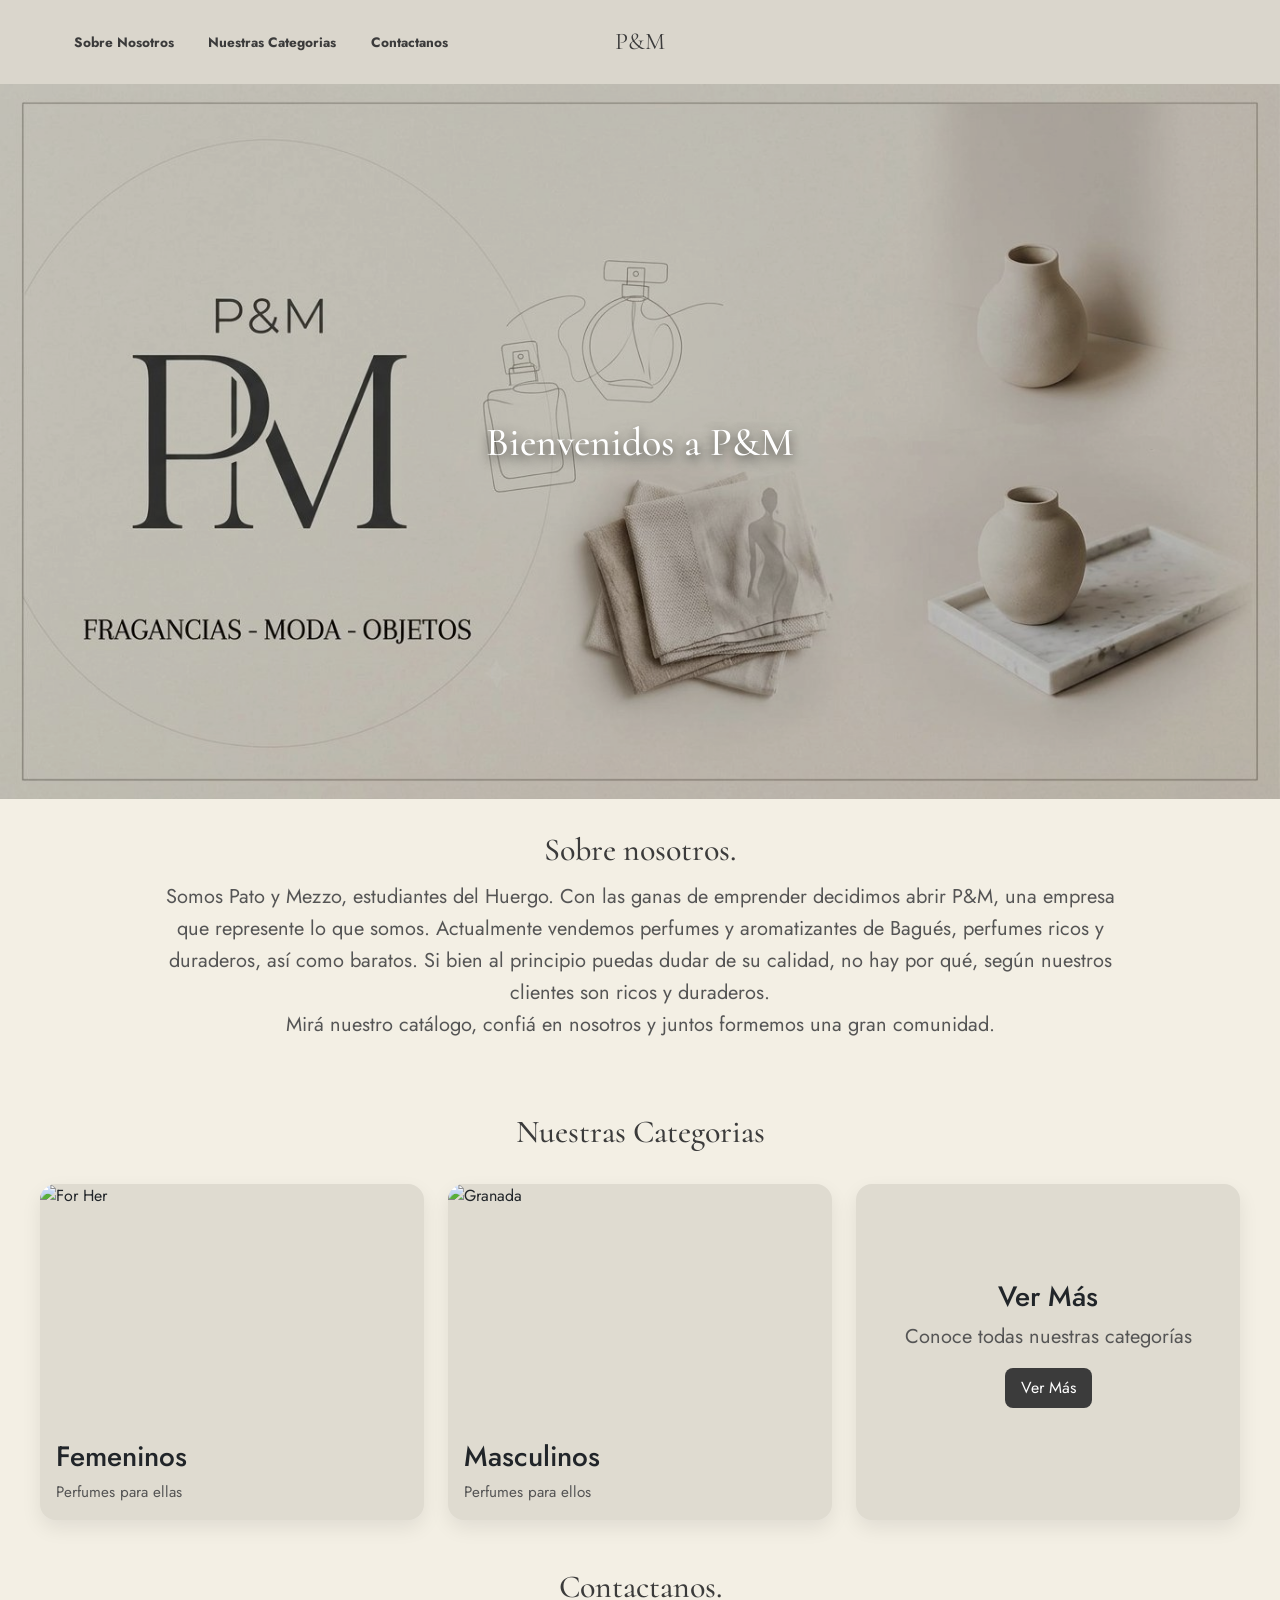
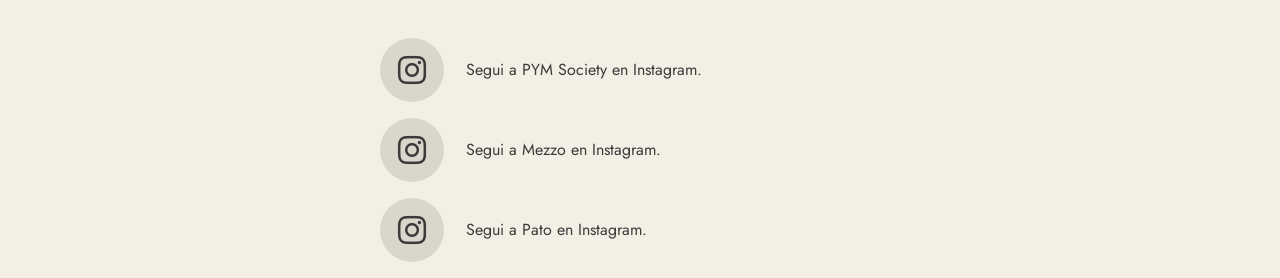
==== index.html @ 2517a652 "Arregle todas las invalidaciones de W3C" ====
<!DOCTYPE html>
<html lang="es">
<head>
    <meta charset="UTF-8">
    <meta name="viewport" content="width=device-width, initial-scale=1.0">
    <meta name="author" content="P&M">
    <link rel="preconnect" href="https://fonts.googleapis.com">
    <link rel="preconnect" href="https://fonts.gstatic.com" crossorigin>
    <link href="https://fonts.googleapis.com/css2?family=Black+Ops+One&family=Cormorant:ital,wght@0,300..700;1,300..700&family=Exo+2:ital,wght@0,100..900;1,100..900&display=swap" rel="stylesheet">
    <link rel="preconnect" href="https://fonts.googleapis.com">
    <link rel="preconnect" href="https://fonts.gstatic.com" crossorigin>
    <link href="https://fonts.googleapis.com/css2?family=Jost:ital,wght@0,100..900;1,100..900&display=swap" rel="stylesheet">
    <link href="https://cdn.jsdelivr.net/npm/bootstrap@5.3.3/dist/css/bootstrap.min.css" rel="stylesheet">
    <link rel="stylesheet" href="https://cdnjs.cloudflare.com/ajax/libs/font-awesome/6.5.2/css/all.min.css">
    <link rel="icon" type="image/x-icon" href="assets/img/empresa/favicon_empresa.ico">
    <link rel="stylesheet" href="assets/style.css">
    <title>P&M</title>
</head>
<body>
    <!--Extraido de Bootstraps, Navbar sin lista-->
    <nav class="navbar navbar-expand-lg barra-navegacion">
        <div class="container-fluid">
            <a class="logo-marca" href="#">P&M</a>
            <button class="navbar-toggler" type="button" data-bs-toggle="collapse" data-bs-target="#navbarNavAltMarkup" aria-controls="navbarNavAltMarkup" aria-expanded="false" aria-label="Toggle navigation">
                <span class="navbar-toggler-icon"></span>
            </button>
            <div class="collapse navbar-collapse justify-content-center" id="navbarNavAltMarkup">
                <div class="navbar-nav">
                    <a class="nav-link" aria-current="page" href="#sobre-nosotros">Sobre Nosotros</a>
                    <a class="nav-link" href="#productos">Nuestras Categorias</a>
                    <a class="nav-link" href="#contactanos">Contactanos</a>
                </div>
            </div>
        </div>
    </nav>
    <!--Fin codigo de Bootstraps-->
    <!--Frase en medio del banner y banner en si-->
    <section class="banner">
        <h1>Bienvenidos a P&M</h1>
        <img src="assets/img/empresa/banner_empresa.jpg" alt="Banner de P&M">
    </section>
    <!--Contenido sobre nosotros-->
    <!--Section sirve para agrupar contenido relacionado con un mismo tema, es una etiqueta semántica-->
    <section class="seccion-sobre-nosotros" id="sobre-nosotros"> <!--Le asignamos la clase y el id para usar en la barra de navegacion-->
        <h2>Sobre nosotros.</h2>
        <p>Somos Pato y Mezzo, estudiantes del Huergo. Con las ganas de emprender decidimos abrir P&M, una empresa que represente lo que somos. Actualmente vendemos perfumes y aromatizantes de Bagués, perfumes ricos y duraderos, así como baratos. Si bien al principio puedas dudar de su calidad, no hay por qué, según nuestros clientes son ricos y duraderos.<br>Mirá nuestro catálogo, confiá en nosotros y juntos formemos una gran comunidad.</p>
    </section>
    <!--Iniciamos otra seccion para un nuevo tema: los productos-->
    <section class="seccion-productos" id="productos">
        <h2>Nuestras Categorias</h2>
            <div class="cuadricula-productos">
                <!--La etiqueta article representa un elemento independiente y reutilizable en la página, si llevas eso a otra pagina funcionaria igual-->
                <article class="tarjeta-producto">
                    <a href="pages/femeninos.html">
                        <img src="assets/ForHer.webp" alt="For Her">
                        <div class="info-producto">
                            <h3>Femeninos</h3>
                            <p>Perfumes para ellas</p>
                        </div>
                    </a>
                </article>
                <article class="tarjeta-producto">
                    <a href="pages/masculinos.html">
                        <img src="assets/Granada.webp" alt="Granada">
                        <div class="info-producto">
                            <h3>Masculinos</h3>
                            <p>Perfumes para ellos</p>
                        </div>
                    </a>
                </article>
                <article class="tarjeta-mas-info">
                    <div class="texto-mas-info">
                        <h3>Ver Más</h3>
                        <p>Conoce todas nuestras categorías</p>
                        <a href="pages/categorias.html" class="boton-mas">Ver Más</a>
                    </div>
                </article>
            </div>
    </section>
    <div class="content-section" id="contactanos">
        <h2>Contactanos.</h2>
        <ul class="redes-sociales">
            <li class="redes-sociales-item">
                <a class="logo-red-social" href="https://www.instagram.com/pym.society/" aria-label="Instagram" target="_blank">
                <i class="fa-brands fa-instagram" aria-hidden="true"></i>
                </a>
                <p>Segui a PYM Society en Instagram.</p>
            </li>
            <li class="redes-sociales-item">
                <a class="logo-red-social" href="https://www.instagram.com/jhmezzo/" aria-label="Instagram" target="_blank">
                <i class="fa-brands fa-instagram" aria-hidden="true"></i>
                </a>
                <p>Segui a Mezzo en Instagram.</p>
            </li>
            <li class="redes-sociales-item">
                <a class="logo-red-social" href="https://www.instagram.com/patootursi/" aria-label="Instagram" target="_blank">
                <i class="fa-brands fa-instagram" aria-hidden="true"></i>
                </a>
                <p>Segui a Pato en Instagram.</p>
            </li>
        </ul> 
        <p></p>
    </div>
    <script src="https://cdn.jsdelivr.net/npm/bootstrap@5.3.3/dist/js/bootstrap.bundle.min.js"></script>
</body>
</html>
---- assets/style.css ----
body {
    background-color: #f3efe4; /*Defino el color de fondo base para todo el body de la pagina*/
    font-family: 'Jost', sans-serif; /*Como letra base va a usar Jost para todo lo que no este definido con su propia fuente*/
}
h1 {
    text-align: center;
    margin-bottom: 2rem; /*Separa las cajas de contenido del titulo*/
    color: #3b3b3b;
    font-family: 'Cormorant', sans-serif;
}
h2 {
    text-align: center;
    margin-bottom: 2rem; /*Separa las cajas de contenido del titulo*/
    color: #3b3b3b;
    font-family: 'Cormorant', sans-serif;
}
/*Agrega un padding al contenerdor de la navbar haciendo que se vea mejor y el texto mas centrado*/
.container-fluid {
    padding: 1rem; /*Crea un espacio de separacion entre el elemento y su propio borde*/
}
/*Barra de navegacion superior */
.barra-navegacion {
    position: sticky; /*Hace que la barra de navegacion se quede fija en la parte superior de la pantalla cuando se hace scroll*/
    top: 0; /*Se usa en conjunto con position: sticky para dejar fija la barra en la parte superior, indica que entre la barra y el contenido no hay espacio*/
    width: 100%; /*Define que la barra ocupe todo el ancho de la pantalla*/
    z-index: 1000; /*Mueve la barra por encima de otros elementos evitando superposicion*/
    background: #dad6cc; /*Cambia el color de fondo de la barra de navegacion para evitar confusiones y que resalte sobre el resto*/
}
/*Logo de la marca, ordena que en el logo de la barra de navegacion tenga estas caracteristicas*/
.barra-navegacion .logo-marca{
    color: #3b3b3b; /*Define el color del texto del logo*/
    font-family: 'Cormorant', sans-serif; /*Se redefine con la caracteristica del cascading la fuente de la letra*/
    font-size: 1.5rem; /*Se define el tamaño de la fuente usando rem para que en todo las pantallas tenga la misma apariencia*/
    text-decoration: none; /*Al ser un link posee texto azul y subrayado, esto lo desactiva*/
    position: relative; /*Se define la posicion relativa para poder usar el transform y centrar el logo en la barra de navegacion*/
    left: 50%; /*Se define su posicion al 50% del ancho de la pantalla desde la izquierda*/
    transform: translateX(-50%); /*Se usa transform ya que al usar de referencia el punto inferior izquierdo causa que se vea descentrado, esto arregla eso moviendo el logo al medio de su contenedor quedando centrado en la barra*/
    cursor: pointer; /*Cambia el cursor al pasar sobre el logo*/
    z-index: 1050; /*Sobrepone el logo sobre otros elementos incluido la navbar*/
}
/*Define el espaciado entre cada opcion de la barra y define que la barra ocupe todo el ancho de la pantalla*/
.barra-navegacion .navbar-nav {
    gap: 1.15rem; /*Define el espacio entre cada opcion de la barra de navegacion*/
    width: 100%; /*Indica que se estire a lo ancho de su contenedor que es mas pequeño que el de la navbar*/
}
/*Esta clase es la clase que modifica a los links, las opciones presentes en la barra. Define color, tamaño de fuente, el "peso" y la transicion*/
.barra-navegacion .nav-link {
    color: #3b3b3b; /*Define el color*/
    font-size: 0.85rem; /*Define el tamaño de la fuente*/
    font-weight: bold; /*Define el peso de la fuente, en este caso bold es negrita*/
    transition: color 0.2s ease, text-shadow 0.2s ease; /*Se define la transicion para el cambio de color y sombra del texto al posicionarse encima del mismo. Se usa en conjunto con el hover*/
}
/*Aca se define que pasa cuando se para sobre la opcion del menu*/
.barra-navegacion .nav-link:hover { /*Si el :hover tuviera un espacio afectaria a cada opcion por separado en vez de como un conjunto en caso de tener imagenes o algun otro elemento*/
    color: #3b3b3b; /*Define el color del texto al pasar el mouse sobre ella*/
    text-shadow: 0 0 10px #3b3b3b; /*Indica que pasa cuando se posa sobre ese boton, en este caso genera una sombra alrededor del texto*/
}
/*Menu hamburguesa, se define el color del borde*/
.barra-navegacion .navbar-toggler {
    border-color: #3b3b3b; /*Define el color del borde*/
}
/*Estilos del banner principal*/
/*Define la posicion y extension de la clase banner en si*/
.banner {
    position: relative; /*Se define la posicion relativa para poder usar el transform y centrar el contenido del banner*/
    width: 100%; /*Define que ocupe todo el ancho de la pantalla*/
    margin: 0; /*Define que no tenga margen, es decir, que no tenga espacio entre el borde de la pantalla y el banner*/
    padding: 0; /*Define que no tenga padding, es decir, que no tenga espacio entre el borde del banner y su contenido*/
    overflow: hidden; /*Evita que el contenido del banner se desborde de su contenedor, esto es util para que las imagenes no sobresalgan del banner*/
}
/*Define las caracteristicas de la imagen del banner*/
.banner img {
    display: block; /*Hace que la imagen se comporte como un bloque, es decir, que ocupe todo el ancho disponible y que no tenga espacio entre ella y otros elementos*/
    width: 100%; /*Define que ocupe todo el ancho de su contenedor*/
    height: auto; /*Define que la altura de la imagen se ajuste automaticamente al ancho de la misma, manteniendo la relacion de aspecto*/
    max-height: calc(100vh - 4rem); /*Es una funcion agregada de CSS que permite calcular tamaños con distintas unidades, en este caso calcua el 100% del alto de dispositivo y se le resta una medida fija esto se hace para que al entrar cargue la image desde donde termina la barra de navegacion hasta el borde inferior del dispositivo*/
    object-fit: cover; /*Le ordena al objeto que cubra el espacio disponible sin distorsionarse*/
    box-shadow: 0 12px 30px rgba(0, 0, 0, 0.35);
    filter: brightness(0.8); /*Reduce el brillo de la imagen para que las letras blancas sean legibles*/
}
.banner h1 {
    font-family: 'Cormorant', sans-serif; /*Define la fuente de la letra del texto importada de Google Fonts*/
    position: absolute; /*Se define una posicon absoluta asi el texto se posiciona sobre la imagen del banner y no se ve afectado por el flujo normal del documento*/
    top: 50%; /*Se centra verticalmente*/
    left: 50%; /*Se centra horizontalmente*/
    transform: translate(-50%, -50%); /*Al tomar como referencia el punto inferior izquierdo se desplaza la mitad de su ancho y altura para que quede centrado*/
    z-index: 2; /*Se define un z-index mayor al de la imagen para que el texto se vea por encima de la misma*/
    color: #ffffff; /*Define el color del texto*/
    text-align: center; /*Define que el texto se alinee al centro*/
    text-shadow: 0 4px 12px rgba(0, 0, 0, 0.7); /*Agrega una sombra al texto para mejorar la legibilidad sobre la imagen*/
}
/*Estilos de la seccion de contenidos */
/*Este fragmento modifica la etiqueta h2 de la clase contenido */
.seccion-sobre-nosotros h2 {
    text-align: center; /*Alinea el texto al centro*/
    margin-bottom: 0.75rem; /*Toma un margen que separa lo que va abajo para darle espacio*/
    color: #3b3b3b; /*Selecciona el color del texto*/
    font-family: 'Cormorant', sans-serif; /*La fuente de la letra del texto importada de Google Fonts*/
    margin-top: 2rem; /*Toma un margen que separa lo que va arriba para darle espacio*/
}
.seccion-sobre-nosotros p {
    text-align: center; /*Alinea el texto al centro*/
    margin: 0 auto 1.5rem; /*Toma un margen que separa lo que va abajo para darle espacio*/
    color: #555; /*Selecciona el color del texto*/
    font-size: 1.25rem; /*Define el tamaño de la letra*/
    line-height: 1.6; /*Define la altura de la linea, es decir, el espacio entre cada linea de texto*/
    max-width: 75%; /*Define un ancho maximo para que no se vea tan largo el texto y sea mas facil de leer. Sin esto el auto del margin no funcionaria correctamente, ya uqe lo que hace el auto es que extiende maregenes laterales para que el texto quede centrado y para eso debe tener un ancho definido*/
}
/*Desde aca hasta modifica la seccion de productos, tanto las tarjetas como la fuente de las letras*/
.seccion-productos {
    padding: 3rem 1.5rem; /*Crea una separacion entre el contenido y su propia caja de contenido. El primer valor aplica ese padding arriba y abajo, el otro en izquierda y derecho*/
}
/*Cambia el estilo del h2 de la seccion de productos*/
.seccion-productos h2 {
    text-align: center;
    margin-bottom: 2rem; /*Separa las cajas de contenido del titulo*/
    color: #3b3b3b;
    font-family: 'Cormorant', sans-serif;
}
/*Este fragmento modifica el diseño de la cuadrícula de productos*/
.cuadricula-productos {
    display: grid; /*Convierte el contenedor en una cuadrícula con filas y columnas*/
    grid-template-columns: repeat(auto-fit, minmax(220px, 1fr)); /*Crea una cuadricula responsive que se adapta a la pantalla. El repeat indica que debe repetir este patron por cada columna, sin tener que escribir manualmente cada una. Auto-fit ajusta el numero de columans segun el ancho de la pantalla evitando que alguna no se dibuje o quede por la mitad. Minmax respresenta el minimo tamaño que debe tomar cada columna. Y fr significa el tamaño minimo, fr es fraccion unit que representa una faccion del espacio disponible en el contenedor, evitando desbordamientos*/
    gap: 1.5rem; /*Actua como un margen entre las cajas de productos*/
    max-width: 1200px; /*Setea un estiramiento maximo de 1200px, esto evita que al achicar la pantalla la estructura se desborde y rompa la estetica, pero a la vez, si alcanza ese ancho se detiene*/
    margin: 0 auto; /*Cuando supera los 1200px se detiene ahi y esto hace que el contenido quede centrado poniendo que no tenga margenes arriba y abajo y que se adapte al medio con el auto*/
    align-items: stretch; /*Define que las cajas ocupen todo el espacio disponible verticalmente cuando no hay una verticalidad definida*/
}
.tarjeta-producto {
    background: #dfdbd0; /*Define el color de fondo de las tarjetas de producto*/
    border-radius: 16px; /*Define el redondeo de las esquinas de las tarjetas de producto*/
    overflow: hidden; /*Evita que el contenido de la tarjeta se desborde de su contenedor, esto es util para que las imagenes no sobresalgan de la tarjeta*/
    box-shadow: 0 8px 20px rgba(0, 0, 0, 0.08); /*Define la sombra de la tarjeta, el primer valor es el desplazamiento horizontal, el segundo es el desplazamiento vertical y el tercero es el difuminado*/
    display: flex; /*Convierte la tarjeta en un contenedor flexible, esto permite que los elementos hijos se acomoden de manera flexible y responsiva*/
    flex-direction: column; /*Define que los elementos hijos se acomoden en una columna, es decir, uno debajo del otro*/
    height: 100%; /*Hace que la tarjeta ocupe todo el alto disponible en su contenedor, esto es util para que todas las tarjetas tengan la misma altura y se vean uniformes*/
}

.tarjeta-producto:hover { /*Si el :hover va con espacio entonces no afecta a toda la tarejta si no a cada hijo de la tarjeta*/
    transform: translateY(-5px); /*Se traslada 5px hacia arriba para hacer notar que se esta interactuando con ella*/
    box-shadow: 0 12px 25px rgba(0, 0, 0, 0.12); /*Crea una sombra para darle un efecto de elevación*/
}
/*Este fragmento modifica el diseño de la imagen dentro de cada tarjeta de producto*/
.tarjeta-producto img {
    width: 100%; /*Que ocupe todo el ancho disponible del contenedor*/
    height: 240px; /*Define una altura fija para que todas las imagenes tengan la misma altura y se vean uniformes*/
    object-fit: cover; /*Hace que la imagen se ajuste al contenedor sin distorsionarse, recortando lo que sobre si es necesario*/
    display: block; /*Hace que la imagen se comporte como un bloque, es decir, que ocupe todo el ancho disponible y que no tenga espacio entre ella y otros elementos*/
}
.tarjeta-producto a {
    text-decoration: none; /*Elimina el subrayado del texto del link*/
    color: inherit; /*Hace que el color del texto del link herede el color de su contenedor, evitando que se vea azul y subrayado*/
}
/*Este fragmento modifica el diseño de la información dentro de cada tarjeta de producto*/
.info-producto {
    padding: 1rem; /*Crea un espacio de separacion entre el contenido y su propio borde*/
    display: flex; /*Convierte el contenedor en un contenedor flexible, esto permite que los elementos hijos se acomoden de manera flexible y responsiva*/
    flex-direction: column; /*Define que los elementos hijos se acomoden en una columna, es decir, uno debajo del otro*/
    justify-content: flex-start; /*Alinea los elementos hijos al inicio del contenedor, es decir, hacia arriba*/
    flex: 1; /*Causa que los contenedores de información se expandan para llenar el espacio disponible haceindo que sean todos iguales*/
}
/*Este fragmento modifica el diseño del título dentro de cada tarjeta de producto*/
.product-info h3,
.product-info h4 {
    margin: 0 0 0.5rem; /*Agrega un espacio de separación entre el título y el contenido siguiente pero no en los costados*/
    color: #3b3b3b; /*Define el color del texto del título*/
    font-size: 1.1rem; /*Define el tamaño de la fuente del título*/
    
}
/*Este fragmento modifica el diseño de la descripción dentro de cada tarjeta de producto*/
.info-producto p {
    margin: 0; /*Elimina el margen por defecto del párrafo*/
    color: #555; /*Define el color del texto de la descripción*/
    font-size: 0.95rem; /*Define el tamaño de la fuente de la descripción*/
    line-height: 1.5; /*Define la altura de la línea, es decir, el espacio entre cada línea de texto de la descripción en caso de que ocupe mas de una línea*/
}

.tarjeta-mas-info {
    background: #dfdbd0; /*Define el color de fondo de las tarjetas de producto*/
    border-radius: 16px; /*Define el redondeo de las esquinas de las tarjetas de producto*/
    overflow: hidden; /*Evita que el contenido de la tarjeta se desborde de su contenedor, esto es util para que las imagenes no sobresalgan de la tarjeta*/
    box-shadow: 0 8px 20px rgba(0, 0, 0, 0.08); /*Define la sombra de la tarjeta, el primer valor es el desplazamiento horizontal, el segundo es el desplazamiento vertical y el tercero es el difuminado*/

    display: flex; /*Convierte la tarjeta en un contenedor flexible, esto permite que los elementos hijos se acomoden de manera flexible y responsiva*/
    flex-direction: column; /*Define que los elementos hijos se acomoden en una columna, es decir, uno debajo del otro*/
    align-items: center; /*Alinea el texto al centro*/
    justify-content: center; /*Alinea el contenido al centro*/
    text-align: center; /*Alinea el texto al centro*/
    height: 100%; /*Hace que la tarjeta ocupe todo el alto disponible en su contenedor, esto es util para que todas las tarjetas tengan la misma altura y se vean uniformes*/
}
.tarjeta-mas-info:hover { /*Si el :hover va con espacio entonces no afecta a toda la tarejta si no a cada hijo de la tarjeta*/
    transform: translateY(-5px); /*Se traslada 5px hacia arriba para hacer notar que se esta interactuando con ella*/
    box-shadow: 0 12px 25px rgba(0, 0, 0, 0.12); /*Crea una sombra para darle un efecto de elevación*/
}
.texto-mas-info h4 {
    color: #3b3b3b; /*Define el color del texto del título*/
    font-size: 2rem; /*Define el tamaño de la fuente del título*/
}
/*Este fragmento modifica el diseño de la descripción dentro de cada tarjeta de producto*/
.texto-mas-info p {
    margin: 0; /*Elimina el margen por defecto del párrafo*/
    color: #555; /*Define el color del texto de la descripción*/
    font-size: 1.25rem; /*Define el tamaño de la fuente de la descripción*/
    line-height: 1.5; /*Define la altura de la línea, es decir, el espacio entre cada línea de texto de la descripción en caso de que ocupe mas de una línea*/
}
.texto-mas-info .boton-mas {
    display: inline-block; /*Hace que el botón se comporte como un bloque en línea, es decir, que ocupe solo el espacio necesario y que pueda estar al lado de otros elementos*/
    padding: 0.5rem 1rem; /*Crea un espacio de separacion entre el contenido y su propio borde, el primer valor aplica arriba y abajo, el otro en izquierda y derecho*/
    background-color: #3b3b3b; /*Define el color de fondo del botón*/
    color: #ffffff; /*Define el color del texto del botón*/
    border-radius: 8px; /*Define el redondeo de las esquinas del botón*/
    text-decoration: none; /*Elimina el subrayado del texto del botón*/
    transition: background-color 0.2s ease, transform 0.2s ease; /*Define la transición para los cambios de color de fondo y transformación al pasar el mouse sobre el botón*/
    margin: 1rem; /*Crea un espacio de separacion entre el botón y el contenido superior*/
}
.redes-sociales {
    list-style: none;
    padding: 0;
    margin: 0 auto;
    max-width: 900px;
    width: 100%;
    display: flex;
    flex-direction: column;
    align-items: center;
    gap: 1rem;
}
.redes-sociales-item {
    width: 100%;
    max-width: 520px;
    display: grid;
    grid-template-columns: 70px 1fr;
    align-items: center;
    gap: 1rem;
    justify-content: center;
}
.logo-red-social {
    width: 64px;
    height: 64px;
    display: flex;
    align-items: center;
    justify-content: center;
    background: #dad6cc;
    border-radius: 50%;
    color: #3b3b3b;
    font-size: 2rem;
    text-decoration: none;
    transition: transform 0.2s ease, box-shadow 0.2s ease;
}
.logo-red-social:hover {
    transform: scale(1.08);
    box-shadow: 0 8px 18px rgba(0, 0, 0, 0.1);
}
.redes-sociales-item p {
    margin: 0;
    color: #3b3b3b;
    font-size: 1rem;
    line-height: 1.5;
    text-align: left;
    display: flex;
    align-items: center;
    justify-content: flex-start;
}
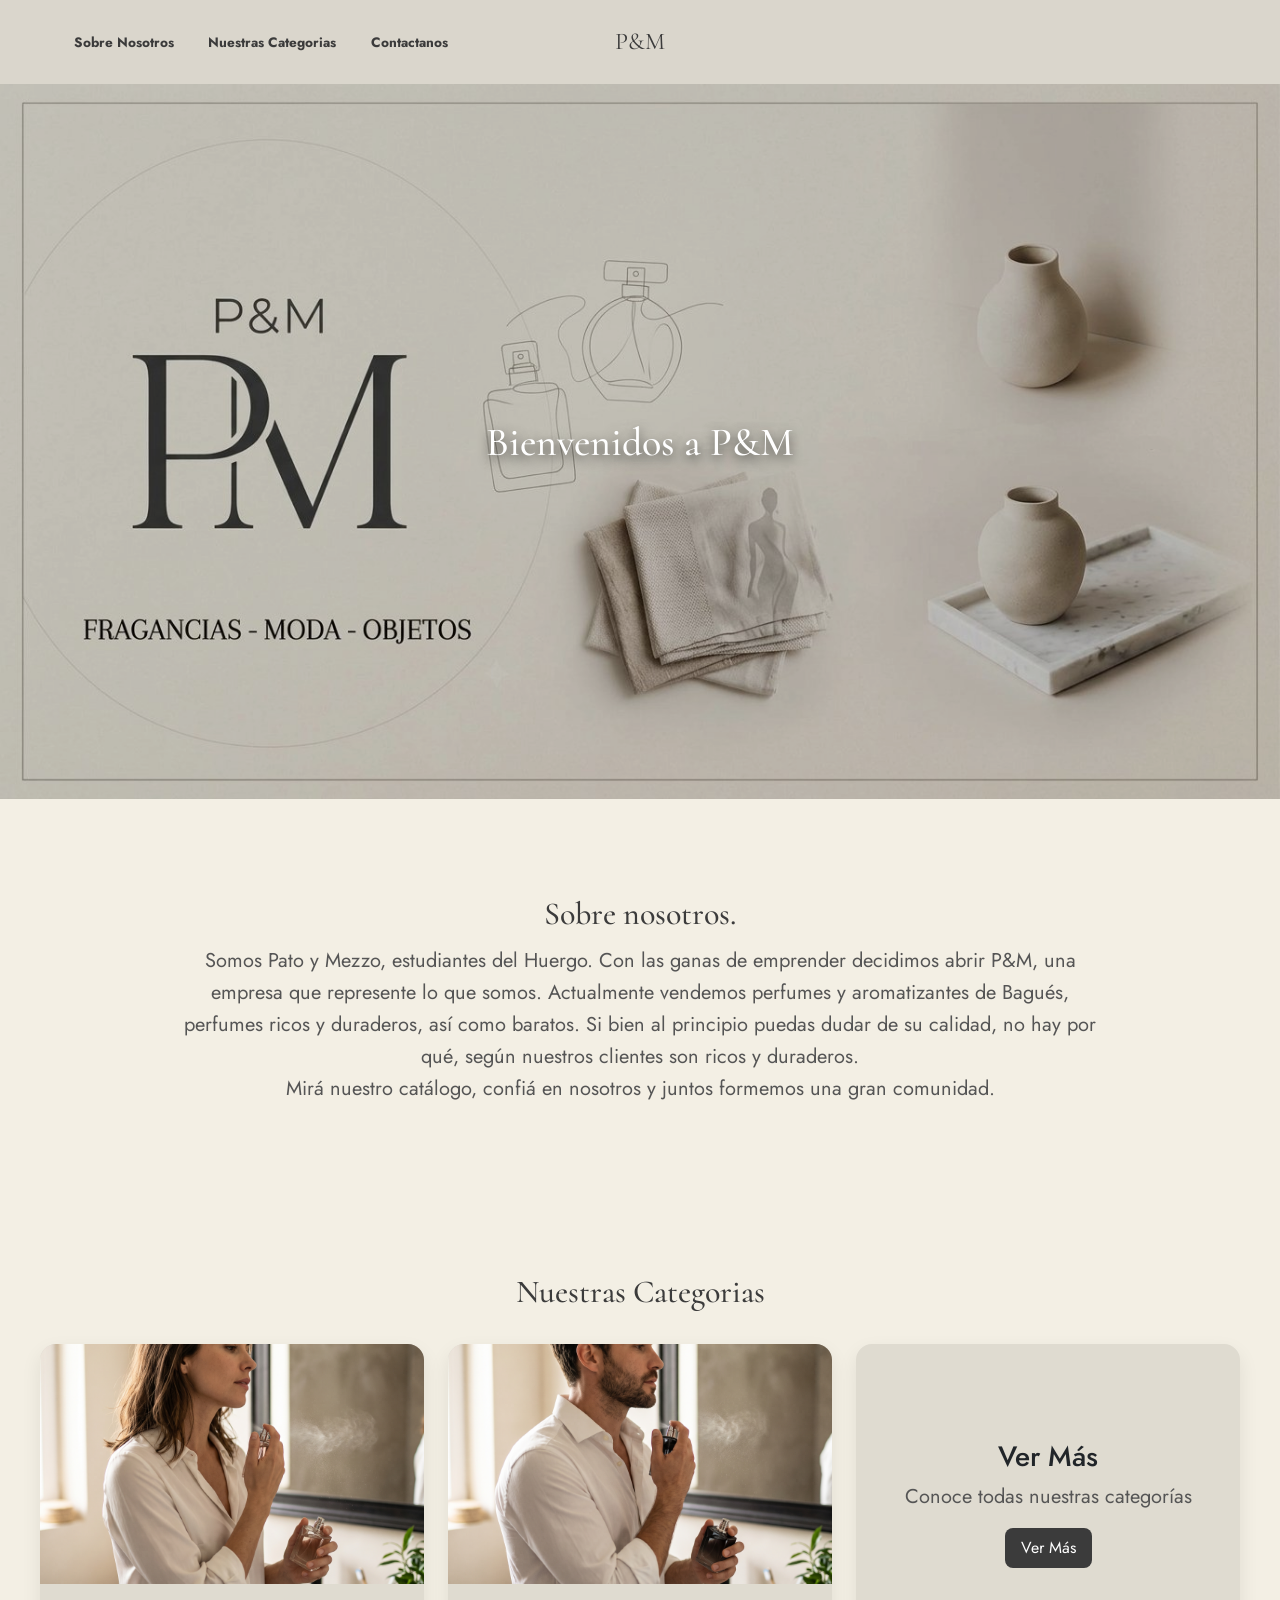
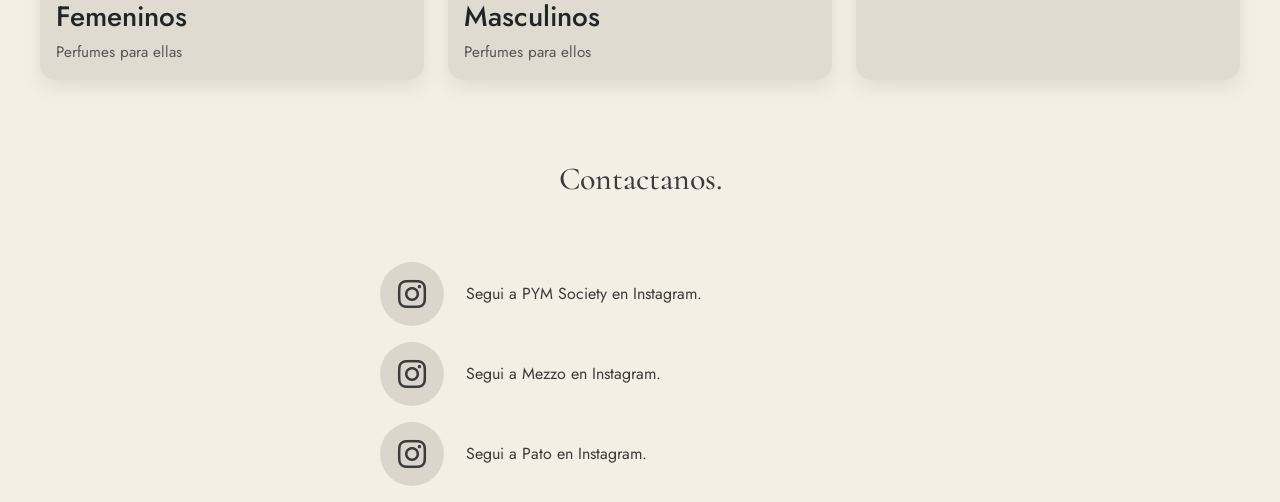
==== commit 0043a050: "Agregue imagenes a las portadas de home de vategorias" ====
--- a/index.html
+++ b/index.html
@@ -52,7 +52,7 @@
                 <!--La etiqueta article representa un elemento independiente y reutilizable en la página, si llevas eso a otra pagina funcionaria igual-->
                 <article class="tarjeta-producto">
                     <a href="pages/femeninos.html">
-                        <img src="assets/ForHer.webp" alt="For Her">
+                        <img src="assets/img/femeninos/portada_home.jpg" alt="Categoria Femenina">
                         <div class="info-producto">
                             <h3>Femeninos</h3>
                             <p>Perfumes para ellas</p>
@@ -61,7 +61,7 @@
                 </article>
                 <article class="tarjeta-producto">
                     <a href="pages/masculinos.html">
-                        <img src="assets/Granada.webp" alt="Granada">
+                        <img src="assets/img/masculinos/portada_home.jpg" alt="Categoria Masculina">
                         <div class="info-producto">
                             <h3>Masculinos</h3>
                             <p>Perfumes para ellos</p>
--- a/assets/style.css
+++ b/assets/style.css
@@ -10,7 +10,7 @@
 }
 h2 {
     text-align: center;
-    margin-bottom: 2rem; /*Separa las cajas de contenido del titulo*/
+    margin: 2rem auto 4rem; /*Separa las cajas de contenido del titulo*/
     color: #3b3b3b;
     font-family: 'Cormorant', sans-serif;
 }
@@ -90,6 +90,9 @@
     text-shadow: 0 4px 12px rgba(0, 0, 0, 0.7); /*Agrega una sombra al texto para mejorar la legibilidad sobre la imagen*/
 }
 /*Estilos de la seccion de contenidos */
+.seccion-sobre-nosotros {
+    padding: 4rem 1.5rem; /*Crea una separacion entre el contenido y su propia caja de contenido. El primer valor aplica ese padding arriba y abajo, el otro en izquierda y derecho*/
+}
 /*Este fragmento modifica la etiqueta h2 de la clase contenido */
 .seccion-sobre-nosotros h2 {
     text-align: center; /*Alinea el texto al centro*/
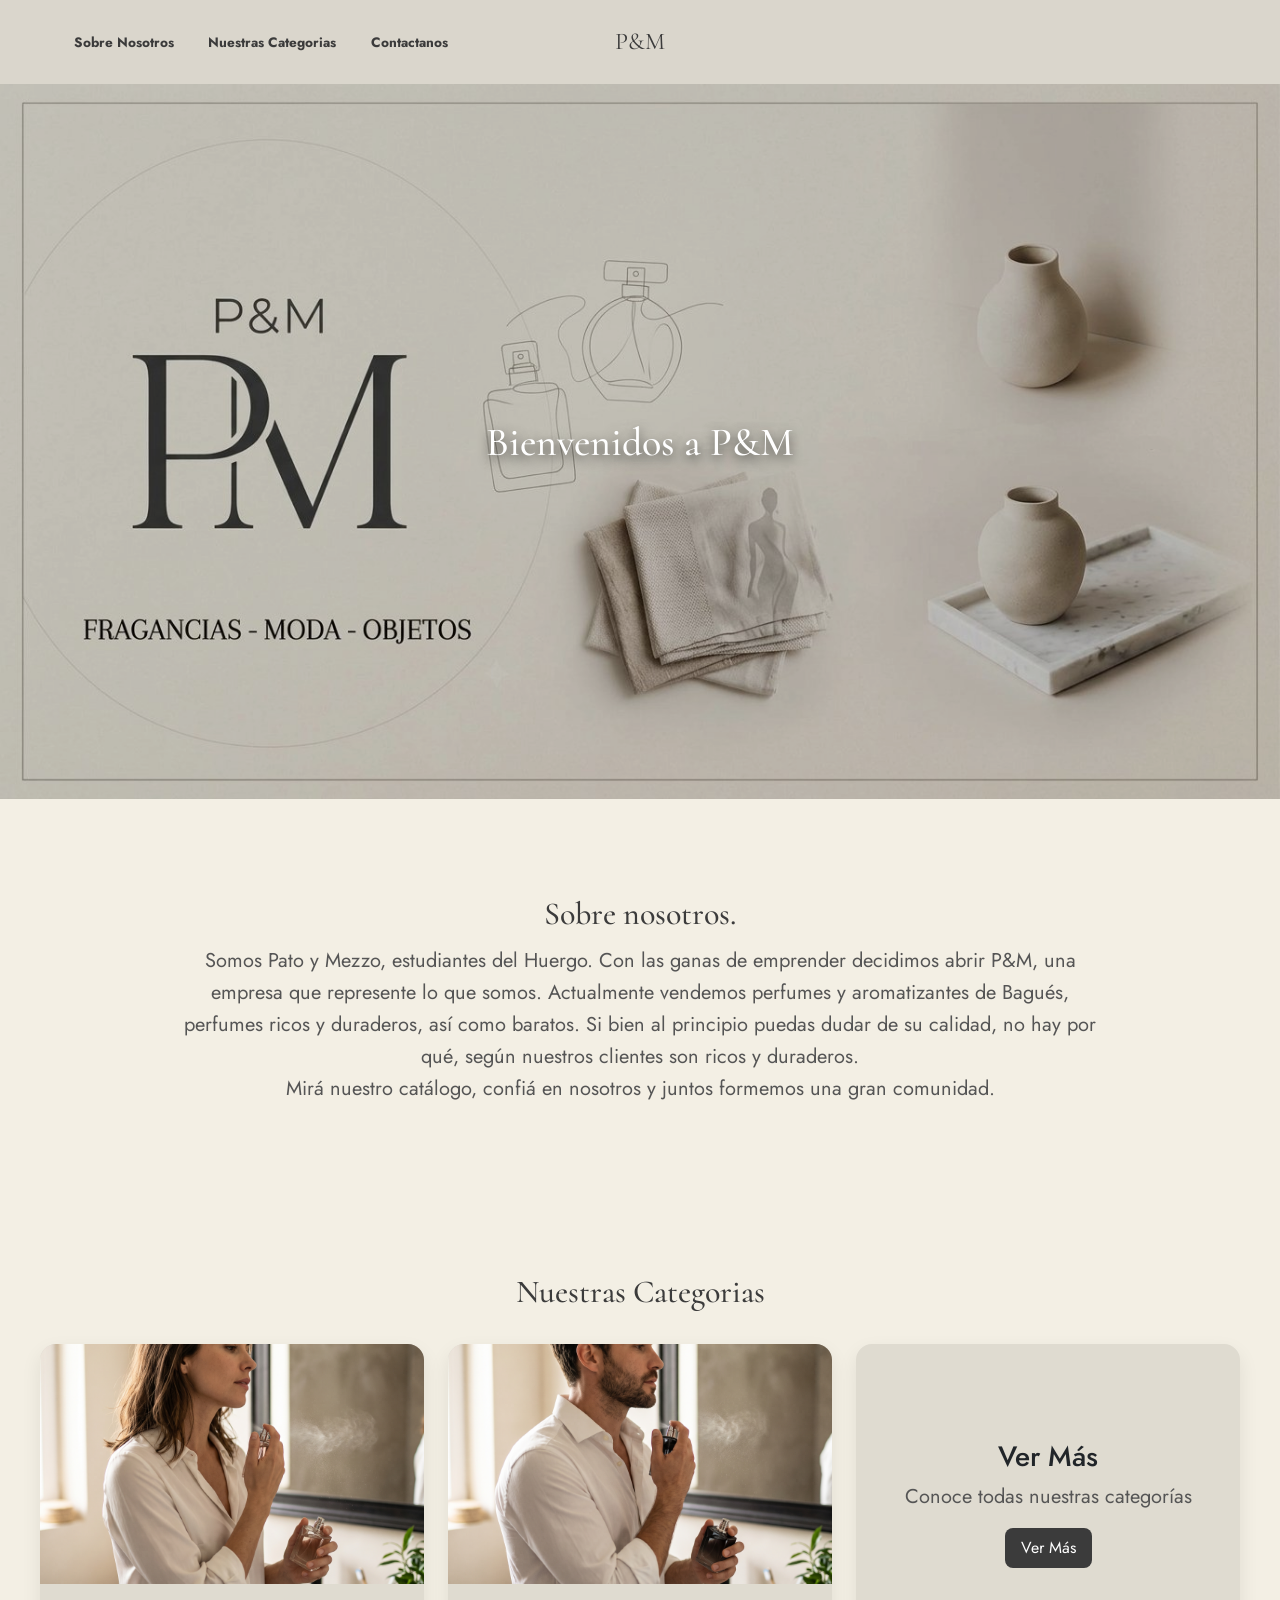
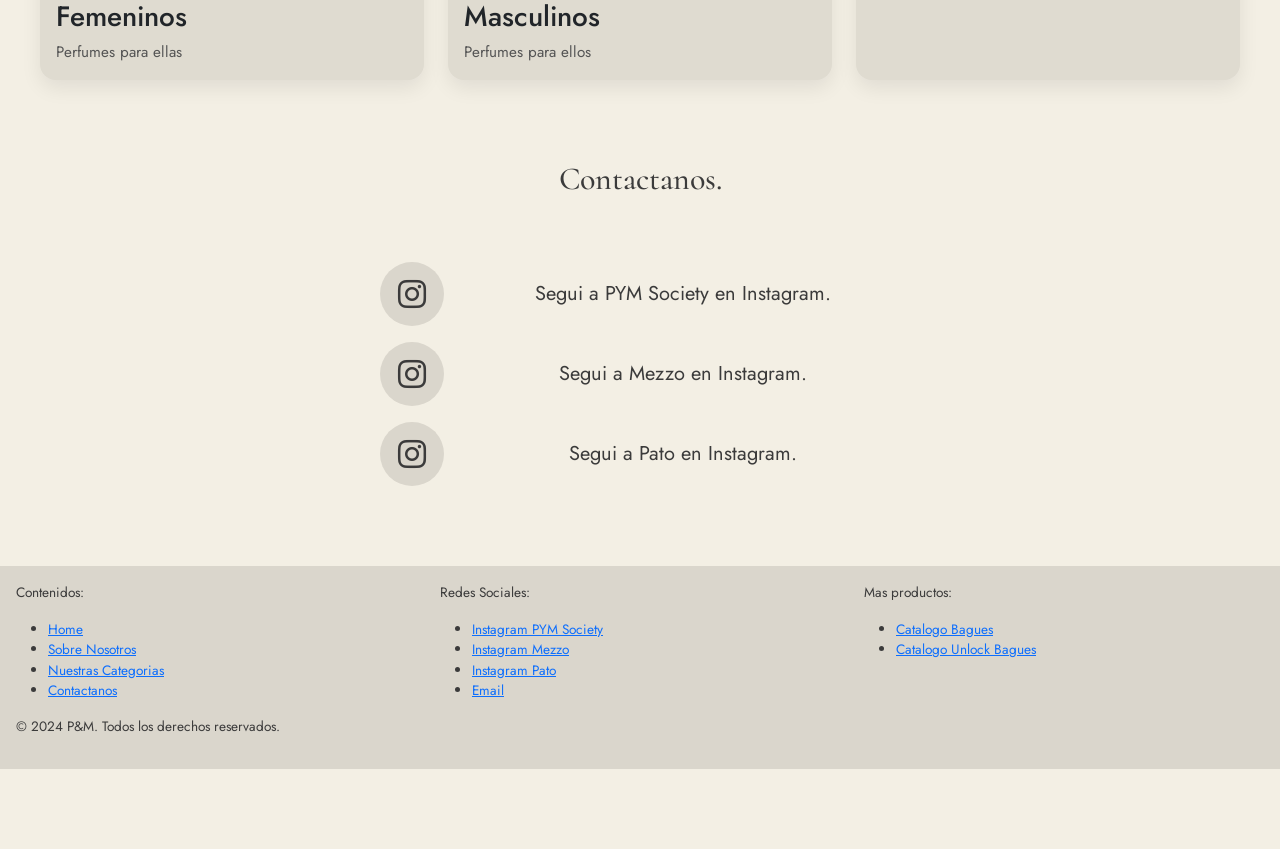
==== commit 7873107f: "Agregue el footer" ====
--- a/index.html
+++ b/index.html
@@ -103,4 +103,34 @@
     </div>
     <script src="https://cdn.jsdelivr.net/npm/bootstrap@5.3.3/dist/js/bootstrap.bundle.min.js"></script>
 </body>
+<footer>
+    <div class="row contenido-footer">
+        <div class="col-4">
+            <p>Contenidos:</p>
+            <ul>
+                <li><a href="#">Home</a></li>
+                <li><a href="#sobre-nosotros">Sobre Nosotros</a></li>
+                <li><a href="#productos">Nuestras Categorias</a></li>
+                <li><a href="#contactanos">Contactanos</a></li>
+            </ul>
+            <p>&copy; 2024 P&M. Todos los derechos reservados.</p>
+        </div>
+        <div class="col-4">
+            <p>Redes Sociales:</p>
+            <ul>
+                <li><a href="https://www.instagram.com/pym.society/" target="_blank">Instagram PYM Society</a></li>
+                <li><a href="https://www.instagram.com/jhmezzo/" target="_blank">Instagram Mezzo</a></li>
+                <li><a href="https://www.instagram.com/patootursi/" target="_blank">Instagram Pato</a></li>
+                <li><a href="mailto:pym.socios.26@gmail.com" target="_blank">Email</a></li>
+            </ul>
+        </div>
+        <div class="col-4">
+            <p>Mas productos:</p>
+            <ul>
+                <li><a href="https://catalogo.bagues.net/C1126/page/1">Catalogo Bagues</a></li>
+                <li><a href="https://catalogo.bagues.net/unlock-C1126/page/1">Catalogo Unlock Bagues</a></li>
+            </ul>
+        </div> 
+    </div>
+</footer>
 </html>
--- a/assets/style.css
+++ b/assets/style.css
@@ -217,49 +217,58 @@
     margin: 1rem; /*Crea un espacio de separacion entre el botón y el contenido superior*/
 }
 .redes-sociales {
-    list-style: none;
-    padding: 0;
-    margin: 0 auto;
-    max-width: 900px;
-    width: 100%;
-    display: flex;
-    flex-direction: column;
-    align-items: center;
-    gap: 1rem;
+    list-style: none; /*Elimina los puntos de la lista*/
+    padding: 0; /*Elimina el padding de la lista*/
+    margin: 0 auto; /*Elimina el margen de la lista y la centra horizontalmente*/
+    max-width: 900px; /*Define un ancho máximo para la lista, evitando que se vea demasiado ancha en pantallas grandes*/
+    width: 100%; /*Define que la lista ocupe todo el ancho disponible de su contenedor*/
+    display: flex; /*Convierte la lista en un contenedor flexible, esto permite que los elementos hijos se acomoden de manera flexible y responsiva*/
+    flex-direction: column; /*Define que los elementos hijos se acomoden en una columna, es decir, uno debajo del otro*/
+    align-items: center; /*Alinea los elementos hijos al centro del contenedor*/
+    justify-content: center; /*Alinea los elementos hijos al centro del contenedor*/
+    gap: 1rem; /*Define un espacio de separación entre los elementos hijos*/
+    margin-bottom: 5rem; /*Crea un espacio de separacion entre el contenido y su propio borde, en este caso abajo*/
 }
 .redes-sociales-item {
-    width: 100%;
-    max-width: 520px;
-    display: grid;
-    grid-template-columns: 70px 1fr;
-    align-items: center;
-    gap: 1rem;
-    justify-content: center;
+    width: 100%; /*Define que el elemento ocupe todo el ancho disponible de su contenedor*/
+    max-width: 520px; /*Define un ancho máximo para el elemento, evitando que se vea demasiado ancho en pantallas grandes*/
+    display: grid; /*Convierte el elemento en una cuadrícula, esto permite que los elementos hijos se acomoden de manera flexible y responsiva*/
+    grid-template-columns: 70px 1fr; /*Define que la cuadrícula tenga dos columnas, la primera de 70px y la segunda que ocupe el resto del espacio disponible*/
+    align-items: center; /*Alinea los elementos hijos al centro de la cuadrícula*/
+    gap: 1rem; /*Define un espacio de separación entre los elementos hijos*/
 }
 .logo-red-social {
-    width: 64px;
-    height: 64px;
-    display: flex;
-    align-items: center;
-    justify-content: center;
-    background: #dad6cc;
-    border-radius: 50%;
-    color: #3b3b3b;
-    font-size: 2rem;
-    text-decoration: none;
-    transition: transform 0.2s ease, box-shadow 0.2s ease;
+    width: 64px; /*Define el ancho del logo de la red social*/
+    height: 64px; /*Define la altura del logo de la red social*/
+    display: flex; /*Convierte el logo en un contenedor flexible, esto permite que los elementos hijos se acomoden de manera flexible y responsiva*/
+    align-items: center; /*Alinea los elementos hijos al centro del contenedor*/
+    justify-content: center; /*Alinea los elementos hijos al centro del contenedor*/
+    background: #dad6cc; /*Define el color de fondo del logo de la red social*/
+    border-radius: 50%; /*Define que el logo de la red social tenga forma circular*/
+    color: #3b3b3b; /*Define el color del icono de la red social*/
+    font-size: 2rem; /*Define el tamaño del icono de la red social*/
+    text-decoration: none; /*Elimina el subrayado del icono de la red social*/
+    transition: transform 0.2s ease, box-shadow 0.2s ease; /*Define la transición para los cambios de transformación y sombra al pasar el mouse sobre el logo de la red social*/
 }
 .logo-red-social:hover {
-    transform: scale(1.08);
-    box-shadow: 0 8px 18px rgba(0, 0, 0, 0.1);
+    transform: scale(1.08); /*Hace que el logo de la red social se agrande ligeramente al pasar el mouse sobre él*/
+    box-shadow: 0 8px 18px rgba(0, 0, 0, 0.1); /*Agrega una sombra al logo de la red social al pasar el mouse sobre él*/
 }
 .redes-sociales-item p {
-    margin: 0;
-    color: #3b3b3b;
-    font-size: 1rem;
-    line-height: 1.5;
-    text-align: left;
-    display: flex;
-    align-items: center;
-    justify-content: flex-start;
+    margin: 0; /*Elimina el margen por defecto del párrafo*/
+    padding: 0; /*Elimina el padding por defecto del párrafo*/
+    color: #3b3b3b; /*Define el color del texto de la red social*/
+    font-size: 1.25rem; /*Define el tamaño de la fuente del texto de la red social*/
+    line-height: 1.5; /*Define la altura de la línea, es decir, el espacio entre cada línea de texto de la red social en caso de que ocupe mas de una línea*/
+    text-align: center; /*Alinea el texto de la red social al centro*/
+    justify-content: center; /*Alinea los elementos hijos al centro del contenedor*/
+}
+.contenido-footer {
+    background-color: #dad6cc; /*Define el color de fondo del footer*/
+    padding: 2rem 1.5rem; /*Crea un espacio de separacion entre el contenido y su propio borde, el primer valor aplica arriba y abajo, el otro en izquierda y derecho*/
+    padding: 1rem 1rem; /*Crea un espacio de separacion entre el contenido y su propio borde, el primer valor aplica arriba y abajo, el otro en izquierda y derecho*/
+    font-family: 'Jost', sans-serif; /*Define la fuente de la letra del texto importada de Google Fonts*/
+    font-size: 0.85rem; /*Define el tamaño de la fuente del texto del footer*/
+    color: #3b3b3b; /*Define el color del texto del footer*/
+    margin-bottom: 5rem; /*Crea un espacio de separacion entre el contenido y su propio borde, en este caso abajo*/
 }
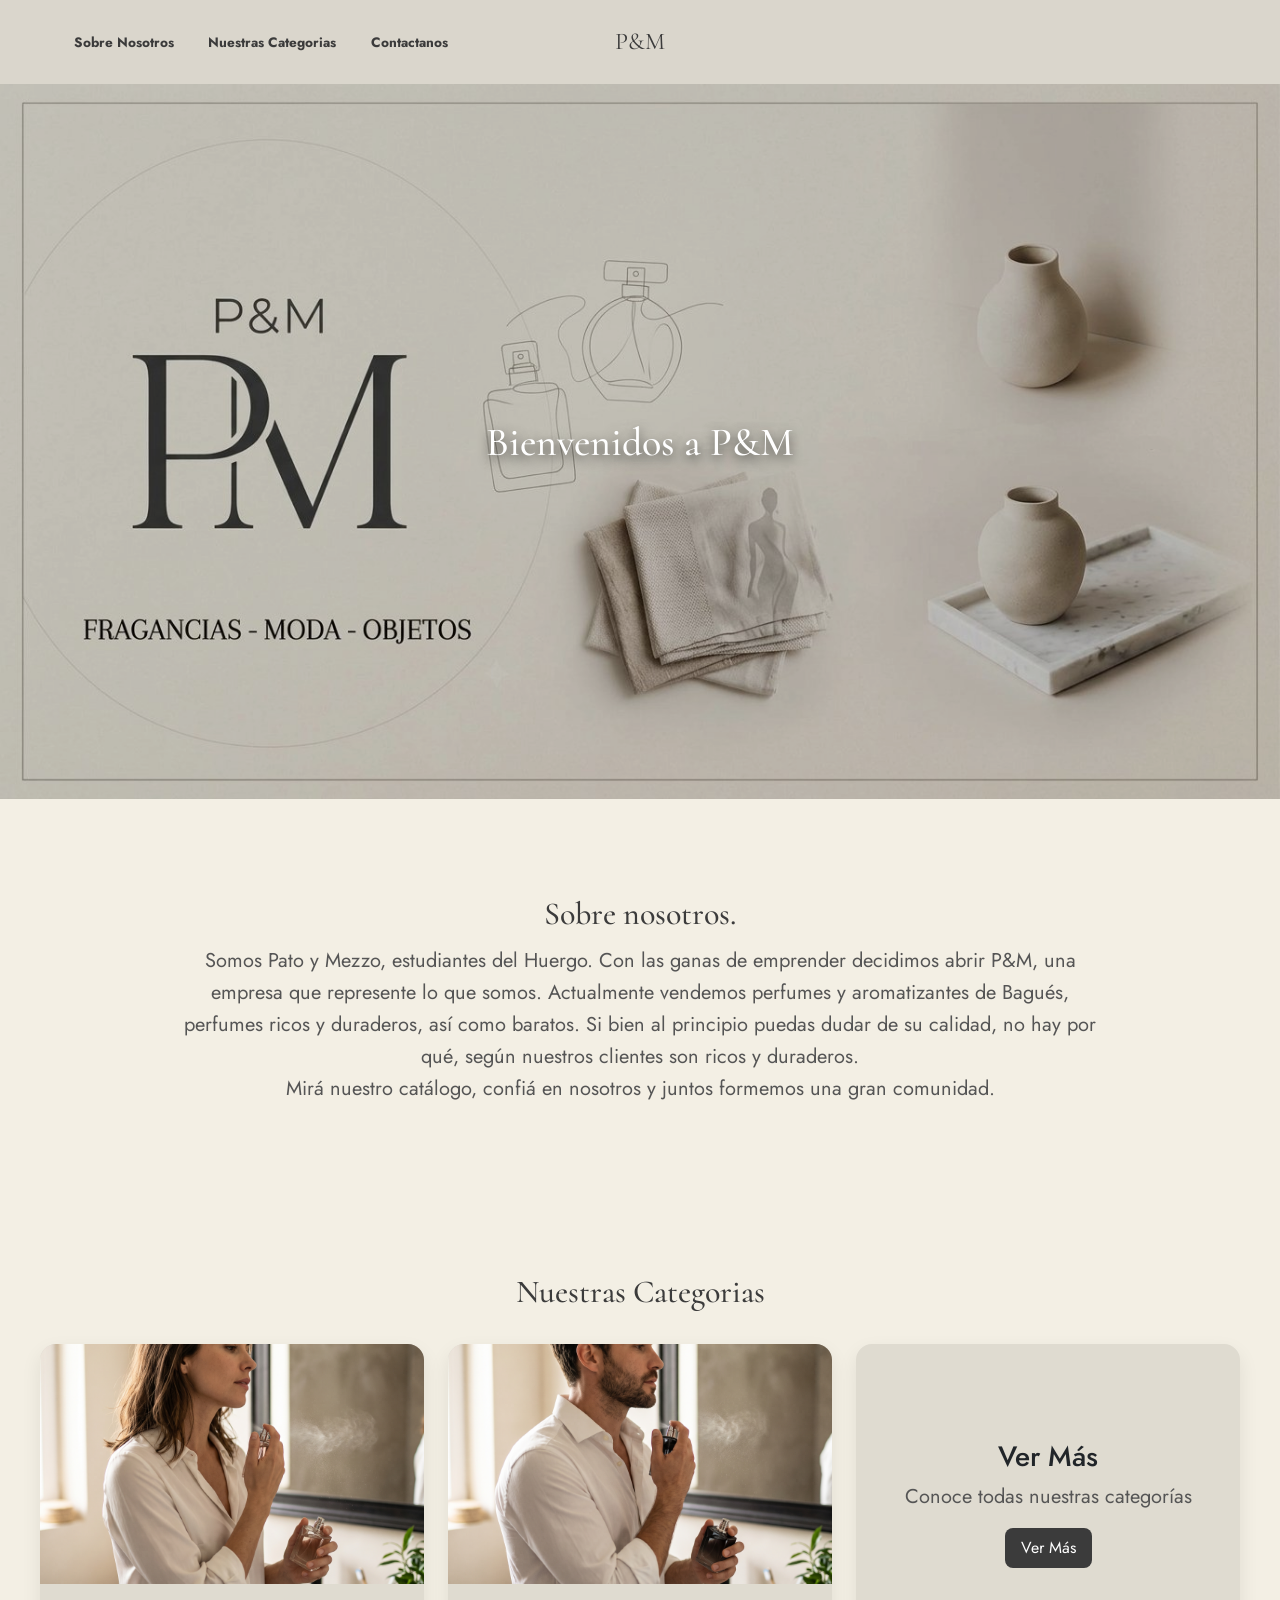
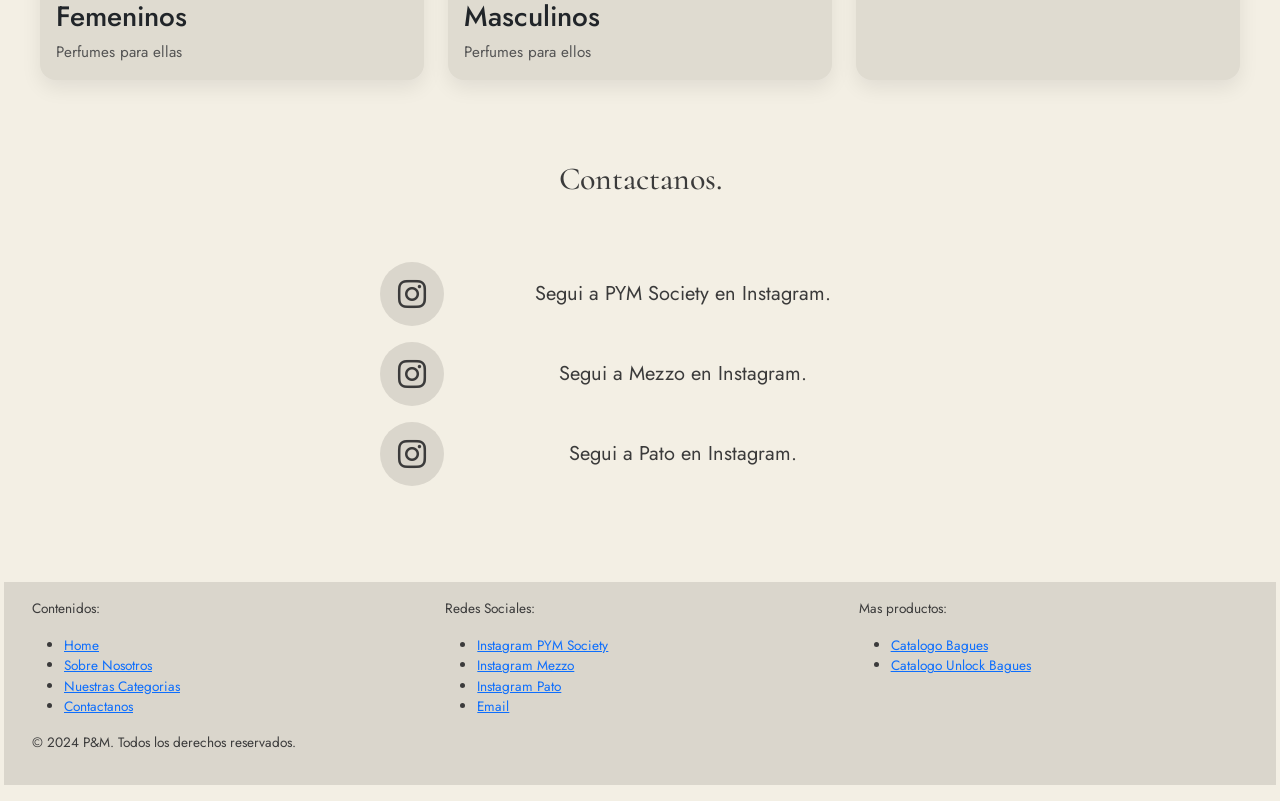
==== commit 2cd7542e: "Modifique el footer" ====
--- a/index.html
+++ b/index.html
@@ -102,35 +102,37 @@
         <p></p>
     </div>
     <script src="https://cdn.jsdelivr.net/npm/bootstrap@5.3.3/dist/js/bootstrap.bundle.min.js"></script>
+    <footer>
+        <div class="container-fluid">
+            <div class="row contenido-footer">
+                <div class="col-4">
+                    <p>Contenidos:</p>
+                    <ul>
+                        <li><a href="#">Home</a></li>
+                        <li><a href="#sobre-nosotros">Sobre Nosotros</a></li>
+                        <li><a href="#productos">Nuestras Categorias</a></li>
+                        <li><a href="#contactanos">Contactanos</a></li>
+                    </ul>
+                    <p>&copy; 2024 P&M. Todos los derechos reservados.</p>
+                </div>
+                <div class="col-4">
+                    <p>Redes Sociales:</p>
+                    <ul>
+                        <li><a href="https://www.instagram.com/pym.society/" target="_blank">Instagram PYM Society</a></li>
+                        <li><a href="https://www.instagram.com/jhmezzo/" target="_blank">Instagram Mezzo</a></li>
+                        <li><a href="https://www.instagram.com/patootursi/" target="_blank">Instagram Pato</a></li>
+                        <li><a href="mailto:pym.socios.26@gmail.com" target="_blank">Email</a></li>
+                    </ul>
+                </div>
+                <div class="col-4">
+                    <p>Mas productos:</p>
+                    <ul>
+                        <li><a href="https://catalogo.bagues.net/C1126/page/1">Catalogo Bagues</a></li>
+                        <li><a href="https://catalogo.bagues.net/unlock-C1126/page/1">Catalogo Unlock Bagues</a></li>
+                    </ul>
+                </div> 
+            </div>
+        </div>
+    </footer>
 </body>
-<footer>
-    <div class="row contenido-footer">
-        <div class="col-4">
-            <p>Contenidos:</p>
-            <ul>
-                <li><a href="#">Home</a></li>
-                <li><a href="#sobre-nosotros">Sobre Nosotros</a></li>
-                <li><a href="#productos">Nuestras Categorias</a></li>
-                <li><a href="#contactanos">Contactanos</a></li>
-            </ul>
-            <p>&copy; 2024 P&M. Todos los derechos reservados.</p>
-        </div>
-        <div class="col-4">
-            <p>Redes Sociales:</p>
-            <ul>
-                <li><a href="https://www.instagram.com/pym.society/" target="_blank">Instagram PYM Society</a></li>
-                <li><a href="https://www.instagram.com/jhmezzo/" target="_blank">Instagram Mezzo</a></li>
-                <li><a href="https://www.instagram.com/patootursi/" target="_blank">Instagram Pato</a></li>
-                <li><a href="mailto:pym.socios.26@gmail.com" target="_blank">Email</a></li>
-            </ul>
-        </div>
-        <div class="col-4">
-            <p>Mas productos:</p>
-            <ul>
-                <li><a href="https://catalogo.bagues.net/C1126/page/1">Catalogo Bagues</a></li>
-                <li><a href="https://catalogo.bagues.net/unlock-C1126/page/1">Catalogo Unlock Bagues</a></li>
-            </ul>
-        </div> 
-    </div>
-</footer>
 </html>
--- a/assets/style.css
+++ b/assets/style.css
@@ -265,10 +265,8 @@
 }
 .contenido-footer {
     background-color: #dad6cc; /*Define el color de fondo del footer*/
-    padding: 2rem 1.5rem; /*Crea un espacio de separacion entre el contenido y su propio borde, el primer valor aplica arriba y abajo, el otro en izquierda y derecho*/
     padding: 1rem 1rem; /*Crea un espacio de separacion entre el contenido y su propio borde, el primer valor aplica arriba y abajo, el otro en izquierda y derecho*/
     font-family: 'Jost', sans-serif; /*Define la fuente de la letra del texto importada de Google Fonts*/
     font-size: 0.85rem; /*Define el tamaño de la fuente del texto del footer*/
     color: #3b3b3b; /*Define el color del texto del footer*/
-    margin-bottom: 5rem; /*Crea un espacio de separacion entre el contenido y su propio borde, en este caso abajo*/
 }
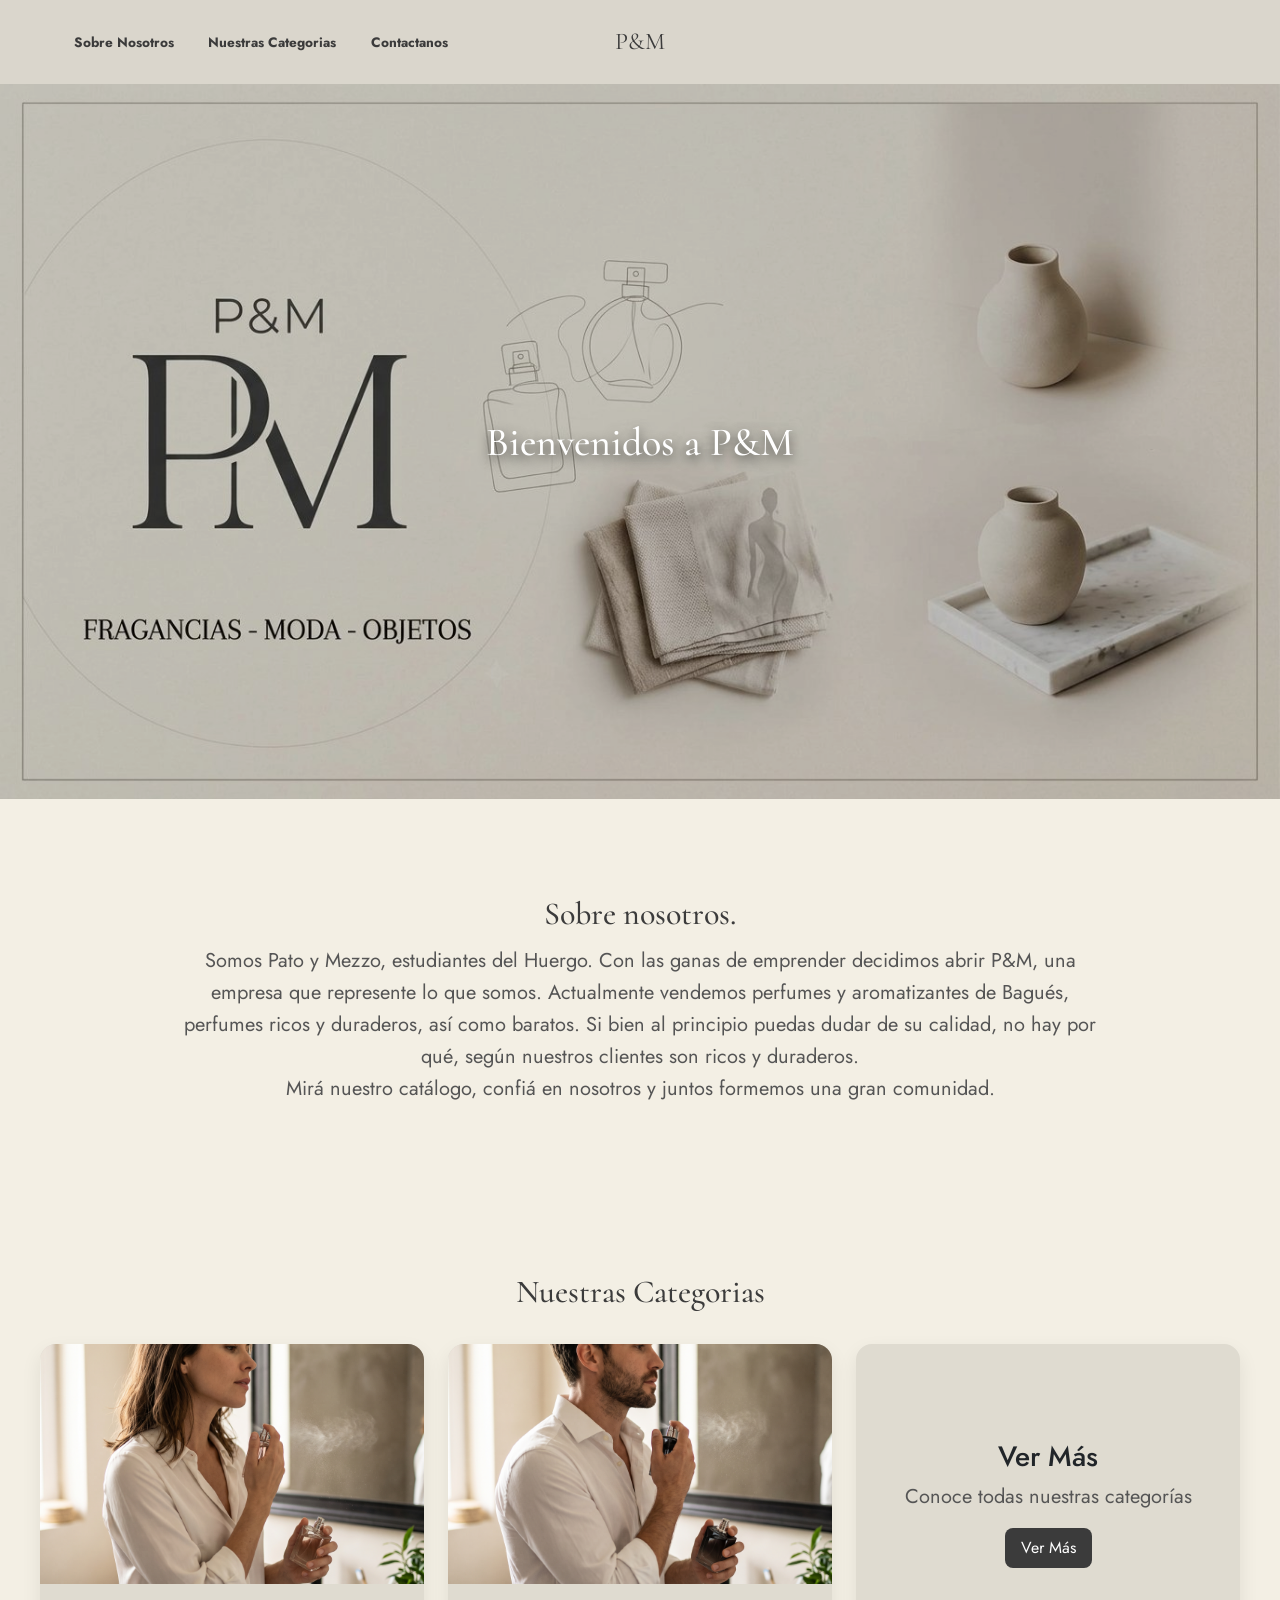
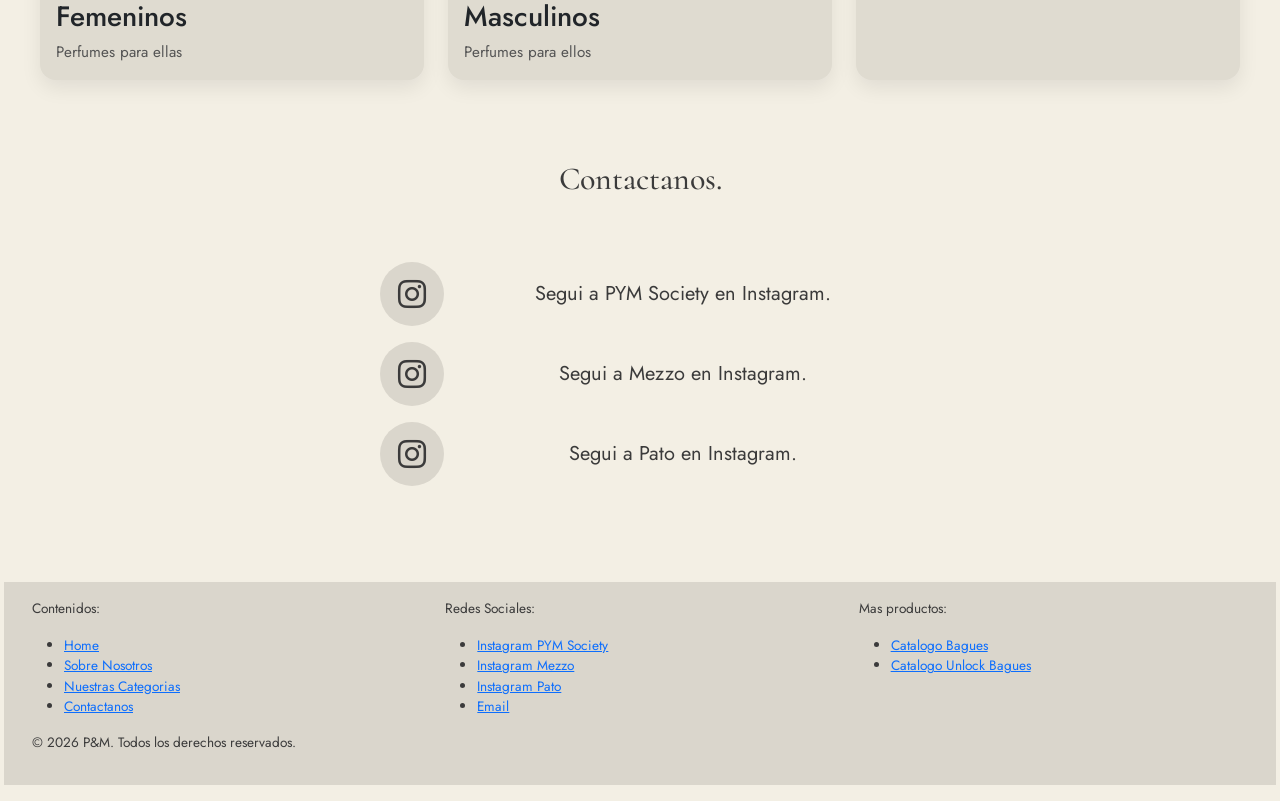
==== commit 7b0f46db: "Agregue la altura y ancho de las imagenes en cada imagen asi como cambie el año en el copy del foote" ====
--- a/index.html
+++ b/index.html
@@ -77,7 +77,7 @@
                 </article>
             </div>
     </section>
-    <div class="content-section" id="contactanos">
+    <section id="contactanos">
         <h2>Contactanos.</h2>
         <ul class="redes-sociales">
             <li class="redes-sociales-item">
@@ -100,7 +100,7 @@
             </li>
         </ul> 
         <p></p>
-    </div>
+    </section>
     <script src="https://cdn.jsdelivr.net/npm/bootstrap@5.3.3/dist/js/bootstrap.bundle.min.js"></script>
     <footer>
         <div class="container-fluid">
@@ -113,7 +113,7 @@
                         <li><a href="#productos">Nuestras Categorias</a></li>
                         <li><a href="#contactanos">Contactanos</a></li>
                     </ul>
-                    <p>&copy; 2024 P&M. Todos los derechos reservados.</p>
+                    <p>&copy; 2026 P&M. Todos los derechos reservados.</p>
                 </div>
                 <div class="col-4">
                     <p>Redes Sociales:</p>
--- a/assets/style.css
+++ b/assets/style.css
@@ -269,4 +269,55 @@
     font-family: 'Jost', sans-serif; /*Define la fuente de la letra del texto importada de Google Fonts*/
     font-size: 0.85rem; /*Define el tamaño de la fuente del texto del footer*/
     color: #3b3b3b; /*Define el color del texto del footer*/
+}
+.seccion-preguntas {
+    padding: 3rem 1.5rem; /*Crea una separacion entre el contenido y su propia caja de contenido. El primer valor aplica ese padding arriba y abajo, el otro en izquierda y derecho*/
+}
+/*Cambia el estilo del h2 de la seccion de productos*/
+.seccion-preguntas h2 {
+    text-align: center;
+    margin-bottom: 2rem; /*Separa las cajas de contenido del titulo*/
+    color: #3b3b3b;
+    font-family: 'Cormorant', sans-serif;
+}
+.item-pregunta {
+    background-color: #ede7d9;
+}
+.texto-pregunta {
+    font-family: 'Cormorant', sans-serif;
+    font-size: 1.5rem;
+}
+.info-pregunta {
+    font-family: 'Jost', sans-serif;
+    font-size: 0.75rem;
+}
+.link-form a {
+    text-decoration: none;
+    font-weight: bold;
+}
+.contenedor-form {
+    width: 90%;          /* Ocupa casi toda la pantalla dejando un 5% de margen a cada lado */
+    margin: 2rem auto;   /* Lo centra horizontalmente de forma natural sin deformar el botón */
+    display: flex;
+    flex-direction: column;
+}
+.contenedor-form textarea {
+    width: 100%;         /* Hace que el cuadro de texto se estire al 100% de .contenedor-form */
+    box-sizing: border-box; /* Evita que el padding haga que se pase de los bordes */
+}
+.form-pregunta .btn {
+    margin-left: 2rem;
+    font-family: 'Jost', sans-serif;
+    font-size: 1rem;
+    font-weight: 500;
+    color: #ffffff;               /* Texto blanco */
+    background-color: #8c7a6b;    /* Tono crema/topo oscuro que combina con el fondo */
+    border: none;
+    border-radius: 25px;          /* Bordes bien redondeados (puedes usar 8px si lo prefieres menos píldora) */
+    padding: 0.6rem 2rem;         /* Tamaño cómodo del botón */
+    cursor: pointer;
+    transition: background-color 0.3s ease;
+}
+.form-pregunta .btn:hover {
+    background-color: #706053;
 }
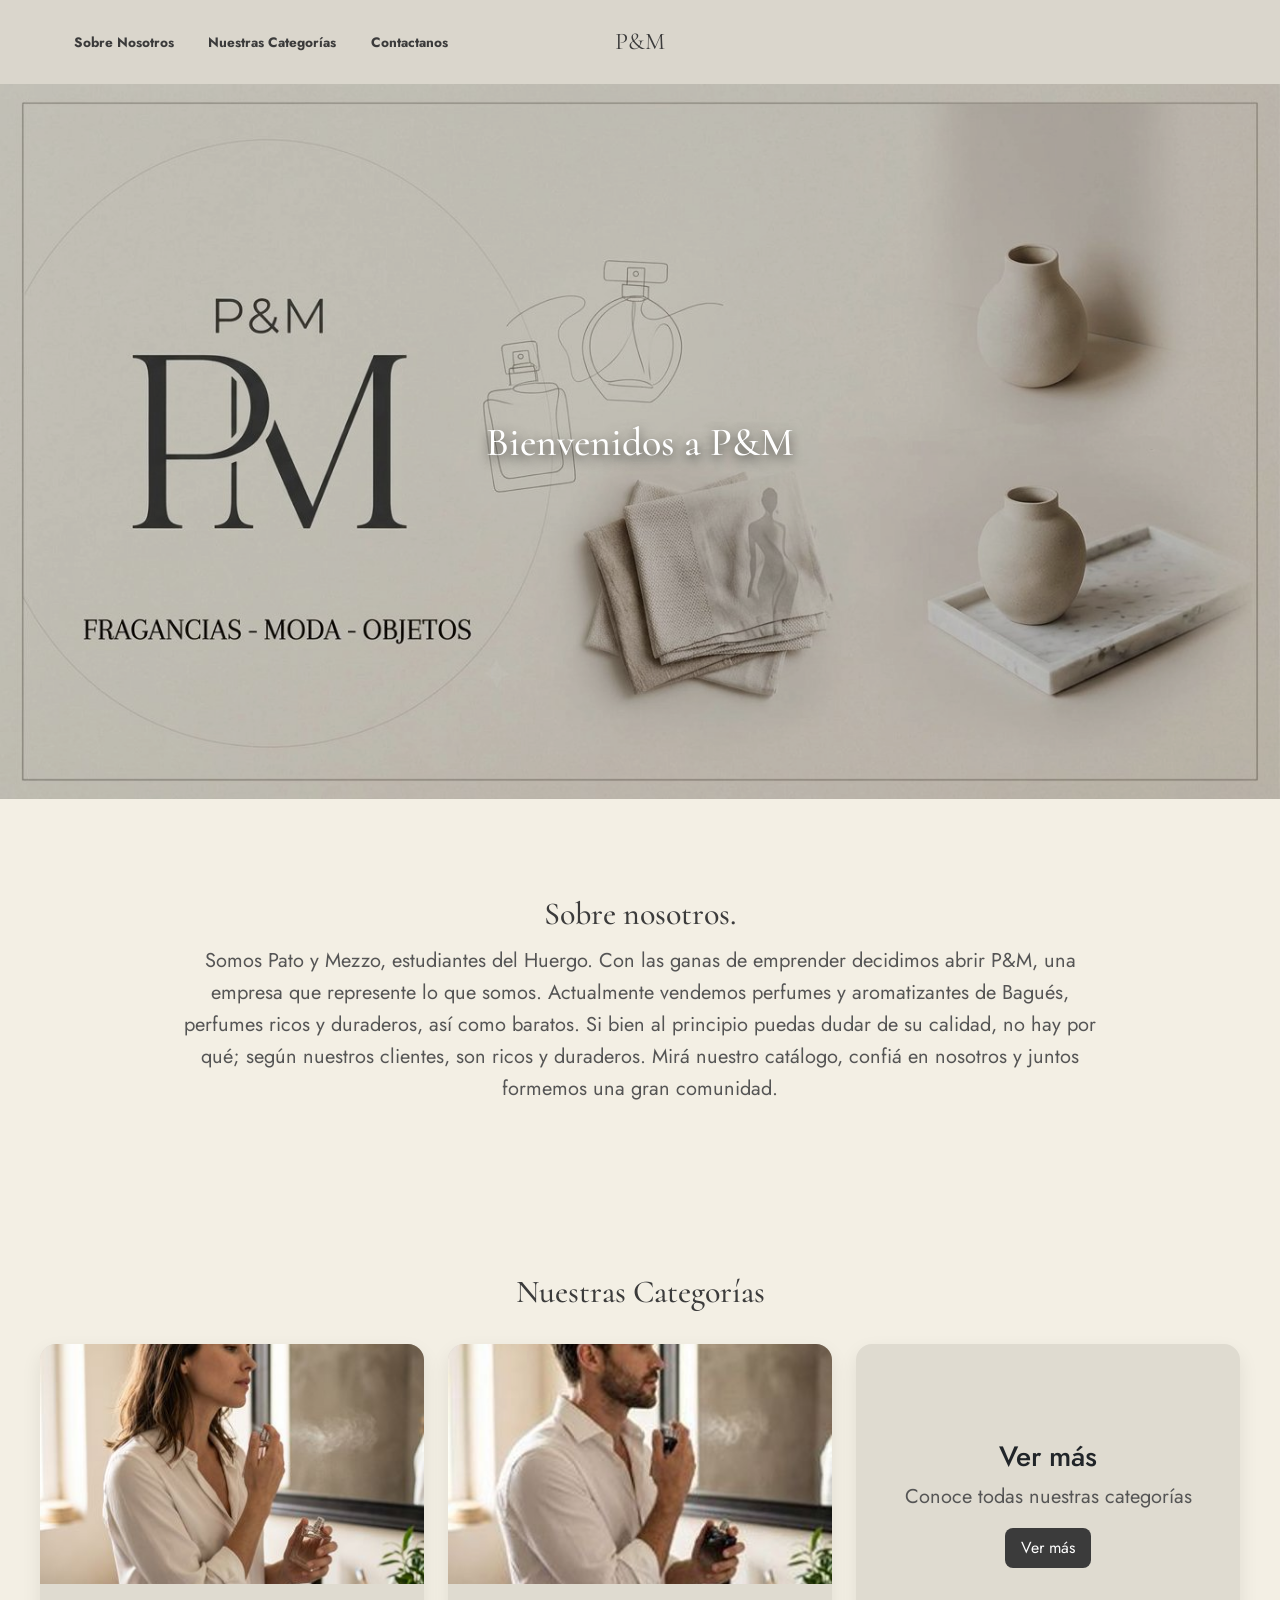
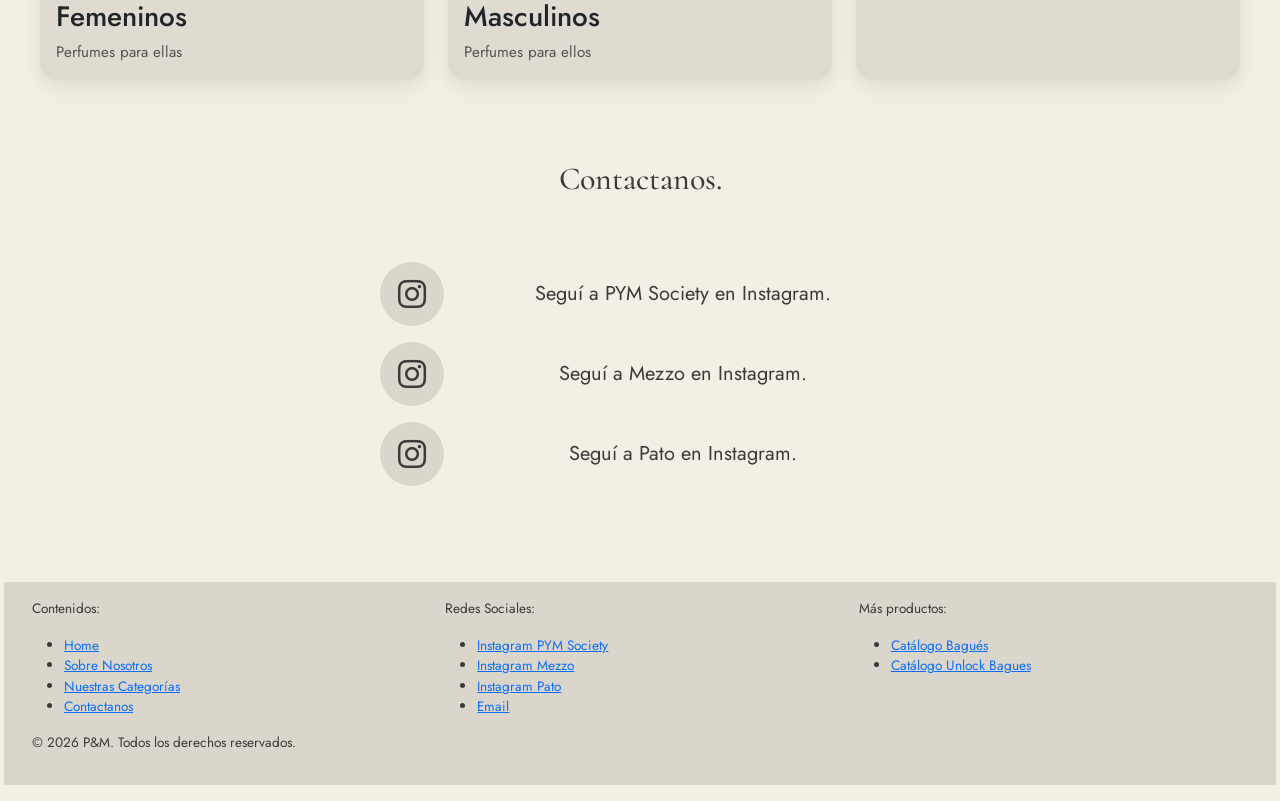
==== commit b9f3195f: "Escale las fotos al tamaño correcto, y agregue las tildes que faltaban" ====
--- a/index.html
+++ b/index.html
@@ -27,7 +27,7 @@
             <div class="collapse navbar-collapse justify-content-center" id="navbarNavAltMarkup">
                 <div class="navbar-nav">
                     <a class="nav-link" aria-current="page" href="#sobre-nosotros">Sobre Nosotros</a>
-                    <a class="nav-link" href="#productos">Nuestras Categorias</a>
+                    <a class="nav-link" href="#productos">Nuestras Categorías</a>
                     <a class="nav-link" href="#contactanos">Contactanos</a>
                 </div>
             </div>
@@ -43,16 +43,16 @@
     <!--Section sirve para agrupar contenido relacionado con un mismo tema, es una etiqueta semántica-->
     <section class="seccion-sobre-nosotros" id="sobre-nosotros"> <!--Le asignamos la clase y el id para usar en la barra de navegacion-->
         <h2>Sobre nosotros.</h2>
-        <p>Somos Pato y Mezzo, estudiantes del Huergo. Con las ganas de emprender decidimos abrir P&M, una empresa que represente lo que somos. Actualmente vendemos perfumes y aromatizantes de Bagués, perfumes ricos y duraderos, así como baratos. Si bien al principio puedas dudar de su calidad, no hay por qué, según nuestros clientes son ricos y duraderos.<br>Mirá nuestro catálogo, confiá en nosotros y juntos formemos una gran comunidad.</p>
+        <p>Somos Pato y Mezzo, estudiantes del Huergo. Con las ganas de emprender decidimos abrir P&M, una empresa que represente lo que somos. Actualmente vendemos perfumes y aromatizantes de Bagués, perfumes ricos y duraderos, así como baratos. Si bien al principio puedas dudar de su calidad, no hay por qué; según nuestros clientes, son ricos y duraderos. Mirá nuestro catálogo, confiá en nosotros y juntos formemos una gran comunidad.</p>
     </section>
     <!--Iniciamos otra seccion para un nuevo tema: los productos-->
     <section class="seccion-productos" id="productos">
-        <h2>Nuestras Categorias</h2>
+        <h2>Nuestras Categorías</h2>
             <div class="cuadricula-productos">
                 <!--La etiqueta article representa un elemento independiente y reutilizable en la página, si llevas eso a otra pagina funcionaria igual-->
                 <article class="tarjeta-producto">
                     <a href="pages/femeninos.html">
-                        <img src="assets/img/femeninos/portada_home.jpg" alt="Categoria Femenina">
+                        <img src="assets/img/femeninos/portada_home.jpg" alt="Categoria Femenina" height="390" width="245">
                         <div class="info-producto">
                             <h3>Femeninos</h3>
                             <p>Perfumes para ellas</p>
@@ -61,7 +61,7 @@
                 </article>
                 <article class="tarjeta-producto">
                     <a href="pages/masculinos.html">
-                        <img src="assets/img/masculinos/portada_home.jpg" alt="Categoria Masculina">
+                        <img src="assets/img/masculinos/portada_home.jpg" alt="Categoria Masculina" height="390" width="245">
                         <div class="info-producto">
                             <h3>Masculinos</h3>
                             <p>Perfumes para ellos</p>
@@ -70,9 +70,9 @@
                 </article>
                 <article class="tarjeta-mas-info">
                     <div class="texto-mas-info">
-                        <h3>Ver Más</h3>
+                        <h3>Ver más</h3>
                         <p>Conoce todas nuestras categorías</p>
-                        <a href="pages/categorias.html" class="boton-mas">Ver Más</a>
+                        <a href="pages/categorias.html" class="boton-mas">Ver más</a>
                     </div>
                 </article>
             </div>
@@ -84,19 +84,19 @@
                 <a class="logo-red-social" href="https://www.instagram.com/pym.society/" aria-label="Instagram" target="_blank">
                 <i class="fa-brands fa-instagram" aria-hidden="true"></i>
                 </a>
-                <p>Segui a PYM Society en Instagram.</p>
+                <p>Seguí a PYM Society en Instagram.</p>
             </li>
             <li class="redes-sociales-item">
                 <a class="logo-red-social" href="https://www.instagram.com/jhmezzo/" aria-label="Instagram" target="_blank">
                 <i class="fa-brands fa-instagram" aria-hidden="true"></i>
                 </a>
-                <p>Segui a Mezzo en Instagram.</p>
+                <p>Seguí a Mezzo en Instagram.</p>
             </li>
             <li class="redes-sociales-item">
                 <a class="logo-red-social" href="https://www.instagram.com/patootursi/" aria-label="Instagram" target="_blank">
                 <i class="fa-brands fa-instagram" aria-hidden="true"></i>
                 </a>
-                <p>Segui a Pato en Instagram.</p>
+                <p>Seguí a Pato en Instagram.</p>
             </li>
         </ul> 
         <p></p>
@@ -110,7 +110,7 @@
                     <ul>
                         <li><a href="#">Home</a></li>
                         <li><a href="#sobre-nosotros">Sobre Nosotros</a></li>
-                        <li><a href="#productos">Nuestras Categorias</a></li>
+                        <li><a href="#productos">Nuestras Categorías</a></li>
                         <li><a href="#contactanos">Contactanos</a></li>
                     </ul>
                     <p>&copy; 2026 P&M. Todos los derechos reservados.</p>
@@ -125,10 +125,10 @@
                     </ul>
                 </div>
                 <div class="col-4">
-                    <p>Mas productos:</p>
+                    <p>Más productos:</p>
                     <ul>
-                        <li><a href="https://catalogo.bagues.net/C1126/page/1">Catalogo Bagues</a></li>
-                        <li><a href="https://catalogo.bagues.net/unlock-C1126/page/1">Catalogo Unlock Bagues</a></li>
+                        <li><a href="https://catalogo.bagues.net/C1126/page/1">Catálogo Bagués</a></li>
+                        <li><a href="https://catalogo.bagues.net/unlock-C1126/page/1">Catálogo Unlock Bagues</a></li>
                     </ul>
                 </div> 
             </div>
